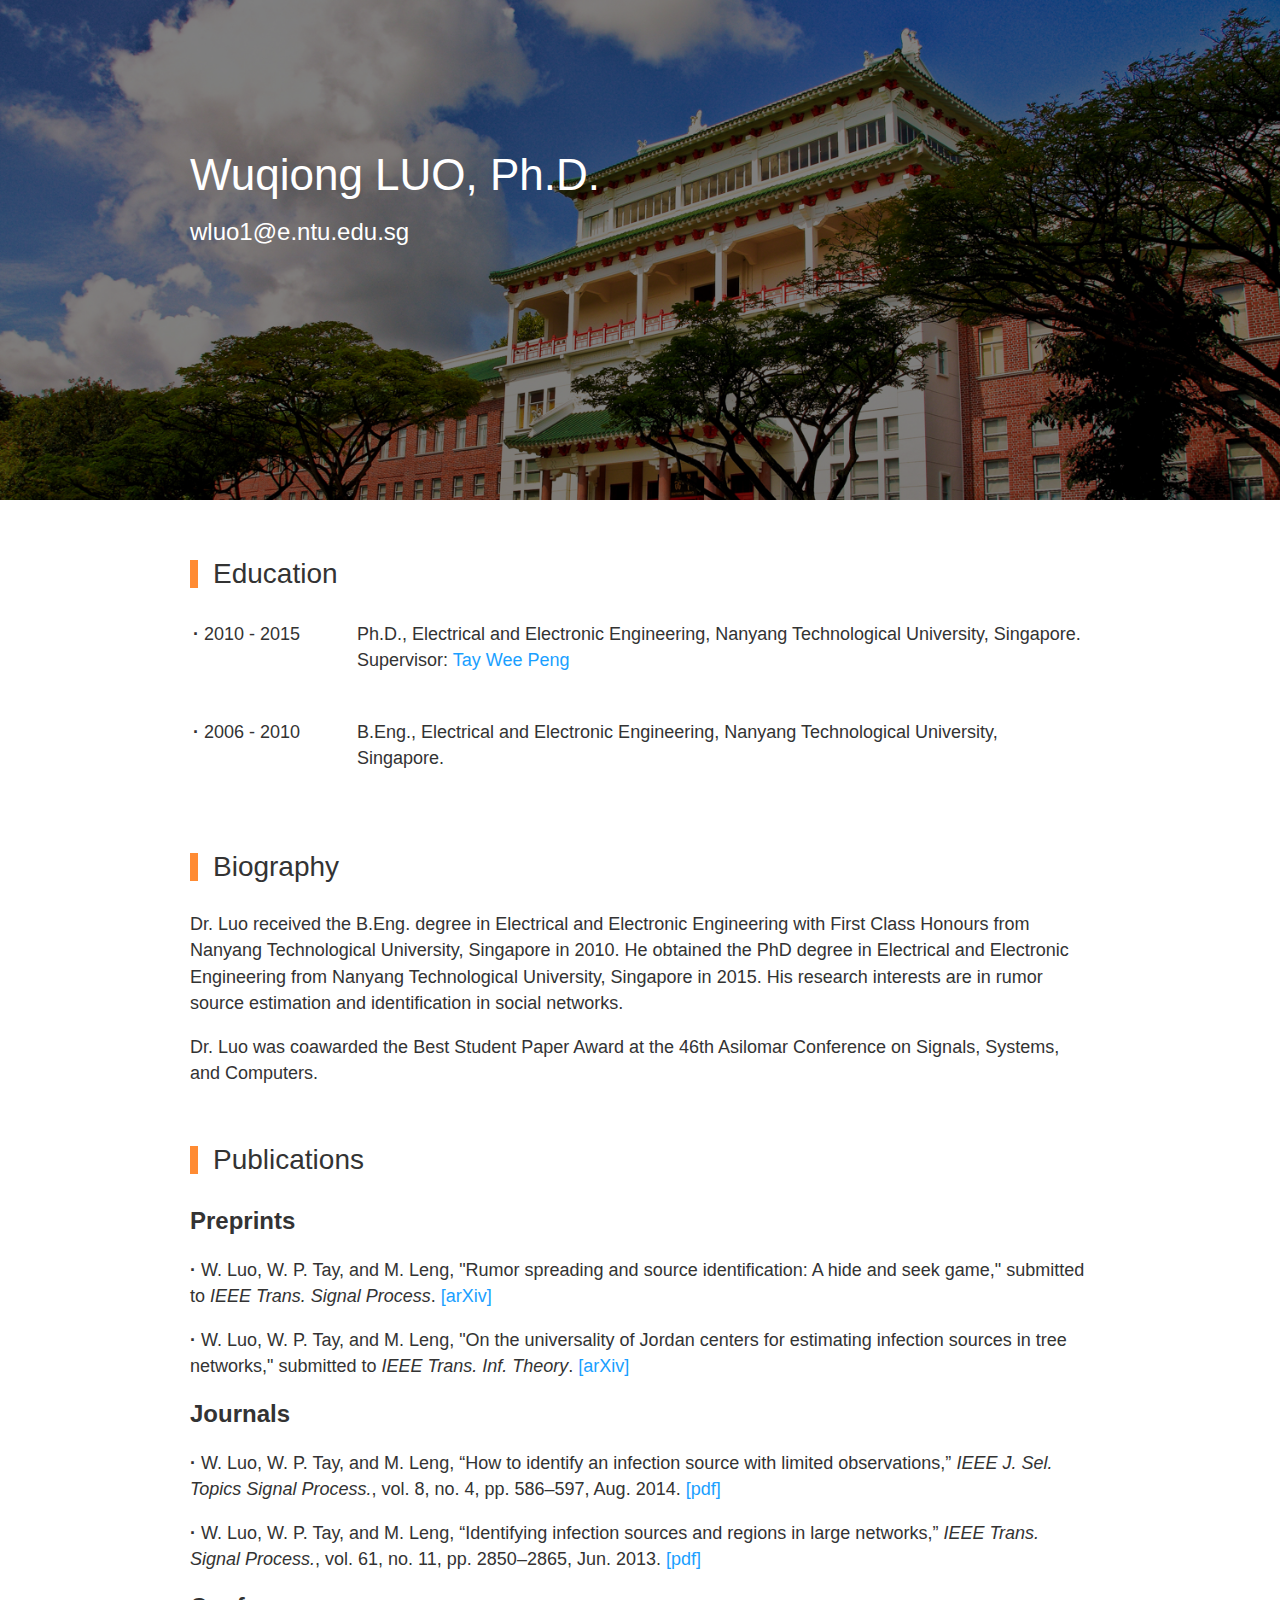
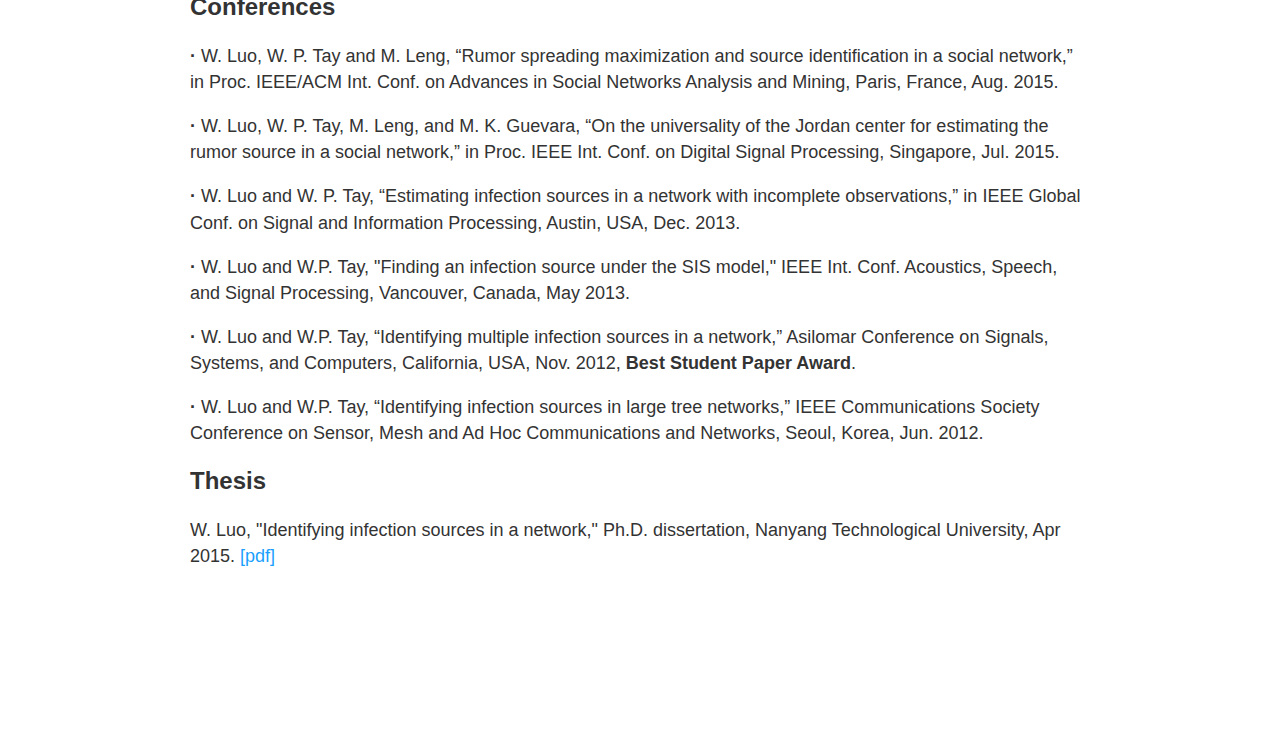
==== research.html @ cd0dbe5c "Init Commit" ====
<!DOCTYPE html>
<html>
<head>
  <meta charset="UTF-8"/>
  <meta name="description" content="Research | Luo Wuqiong">
  <meta name="keywords" content="Research, Luo Wuqiong, Luo, Wuqiong, NTU">
  <meta name="viewport" content="width=device-width, initial-scale=1.0">
  <title>Research | Luo Wuqiong</title>
  <link type="text/css" rel="stylesheet" href="_css/common.css">
  <link type="text/css" rel="stylesheet" href="_css/research.css">
</head>

<body>
<section id='header'>
  <div id="header_background">
    <img src="_images/NTU.jpg">
  </div>
  <div class="section_wrap">
    <div id="intro">
      Wuqiong LUO, Ph.D. <br/>
      <span class="email"><a href="mailto:wluo1@e.ntu.edu.sg">wluo1@e.ntu.edu.sg</a></span>
    </div>
  </div>
</section>

<section id="education" class="center_section">
  <div class="section_header">
    Education
  </div>
  <div class="section_content">
    <table id="education_table">
      <tr>
        <td class="first_td"><b>&middot</b> 2010 - 2015</td>
        <td>
          Ph.D., Electrical and Electronic Engineering, Nanyang Technological University, Singapore. <br/>
          Supervisor: <a href="http://www.ntu.edu.sg/home/wptay/TayWeePeng.html" target="_blank">Tay Wee Peng</a>
        </td>
      </tr>
      <tr>
        <td></td>
        <td></td>
      </tr>
      <tr>
        <td class="first_td"><b>&middot</b> 2006 - 2010</td>
        <td>B.Eng., Electrical and Electronic Engineering, Nanyang Technological University, Singapore.</td>
      </tr>
    </table>
  </div>
</section><!--education-->

<section id="biography" class="center_section">
  <div class="section_header">
    Biography
  </div>
  <div class="section_content">
    <p>Dr. Luo received the B.Eng. degree in Electrical and Electronic Engineering with First Class Honours from Nanyang Technological University, Singapore in 2010. He obtained the PhD degree in Electrical and Electronic Engineering from Nanyang Technological University, Singapore in 2015. His research interests are in rumor source estimation and identification in social networks.

    <p>Dr. Luo was coawarded the Best Student Paper Award at the 46th Asilomar Conference on Signals, Systems, and Computers.</p>
  </div>
</section><!--biography-->

<section id="publications" class="center_section">
  <div class="section_header">
    Publications
  </div>

  <div class="section_subheader">
    Preprints
  </div>

  <p> <b>&middot</b>
    W. Luo, W. P. Tay, and M. Leng, "Rumor spreading and source identification: A hide and seek game," submitted to <i>IEEE Trans. Signal Process</i>. <a href="http://arxiv.org/abs/1504.04796" target="_blank">[arXiv]</a>
  </p>

  <p> <b>&middot</b>
  W. Luo, W. P. Tay, and M. Leng, "On the universality of Jordan centers for estimating infection sources in tree networks," submitted to <i>IEEE Trans. Inf. Theory</i>. <a href="http://arxiv.org/abs/1411.2370" target="_blank">[arXiv]</a>
  </p>

  <div class="section_subheader">
    Journals
  </div>

  <p> <b>&middot</b>
    W. Luo, W. P. Tay, and M. Leng, “How to identify an infection source with limited observations,” <i>IEEE J. Sel. Topics Signal Process.</i>, vol. 8, no. 4, pp. 586–597, Aug. 2014. <a href="http://arxiv.org/pdf/1309.4161v2.pdf" target="_blank">[pdf]</a>
  </p>

  <p> <b>&middot</b>
    W. Luo, W. P. Tay, and M. Leng, “Identifying infection sources and regions in large networks,” <i>IEEE Trans. Signal Process.</i>, vol. 61, no. 11, pp. 2850–2865, Jun. 2013. <a href="http://arxiv.org/pdf/1204.0354v2.pdf" target="_blank">[pdf]</a>
  </p>

  <div class="section_subheader">
    Conferences
  </div>

  <p> <b>&middot</b>
    W. Luo, W. P. Tay and M. Leng, “Rumor spreading maximization and source identification in a social network,” in Proc. IEEE/ACM Int. Conf. on Advances in Social Networks Analysis and Mining, Paris, France, Aug. 2015.
  </p>

  <p> <b>&middot</b>
    W. Luo, W. P. Tay, M. Leng, and M. K. Guevara, “On the universality of the Jordan center for estimating the rumor source in a social network,” in Proc. IEEE Int. Conf. on Digital Signal Processing, Singapore, Jul. 2015.
  </p>

  <p> <b>&middot</b>
    W. Luo and W. P. Tay, “Estimating infection sources in a network with incomplete observations,” in IEEE Global Conf. on Signal and Information Processing, Austin, USA, Dec. 2013.
  </p>

  <p> <b>&middot</b>
    W. Luo and W.P. Tay, "Finding an infection source under the SIS model," IEEE Int. Conf. Acoustics, Speech, and Signal Processing, Vancouver, Canada, May 2013.
  </p>

  <p> <b>&middot</b>
    W. Luo and W.P. Tay, “Identifying multiple infection sources in a network,” Asilomar Conference on Signals, Systems, and Computers, California, USA, Nov. 2012, <b>Best Student Paper Award</b>.
  </p>

  <p> <b>&middot</b>
    W. Luo and W.P. Tay, “Identifying infection sources in large tree networks,” IEEE Communications Society Conference on Sensor, Mesh and Ad Hoc Communications and Networks, Seoul, Korea, Jun. 2012.
  </p>

  <div class="section_subheader">
    Thesis
  </div>

  <p>
    W. Luo, "Identifying infection sources in a network," Ph.D. dissertation, Nanyang Technological University, Apr 2015. <a href="_documents/thesis/Identifying_Infection_Sources_in_a_Network.pdf" target="_blank">[pdf]</a>
  </p>


</section><!--publications-->

<script type="text/javascript" src="_js/library/jquery-1.8.2.min.js"></script>
<script type="text/javascript" src="_js/library/jquery-ui-1.10.0.custom.min.js"></script>
<script type='text/javascript' src="_js/utility/back_to_top.js"></script>
<link type="text/css" rel="stylesheet" href="_js/utility/back_to_top.css">
</body>
</html>
---- _css/common.css ----
@charset "UTF-8";
/*------------------------------------ icons ------------------------------------*/
@font-face {
    font-family: 'icomoon';
    src: url('../_fonts/icomoon.svg?version=1.2') format('svg'), url('../_fonts/icomoon.woff?version=1.2') format('woff'), url('../_fonts/icomoon.eot?version=1.2') format('embedded-opentype'), url('../_fonts/icomoon.ttf?version=1.2') format('truetype');
    font-weight: normal;
    font-style: normal;
}

[class*="icon-"] {
    font-family: 'icomoon';
    font-style: normal;
    speak: none;
}

.icon-arrow-up:before {
    content: "\e600";
}




/*------------------------------------ font styles ------------------------------------*/
body {
    font-family: "proxima-nova", "Helvetica Neue", Helvetica, Arial, sans-serif;
    font-size: 18px;
    height: auto;
}

html, body, div, div a, a, nav, section, article, header, aside{
    padding:0;
    margin:0;
    border:0;
    list-style:none;
    text-decoration: none;
}

::selection {
    background-color: #1A9FFF;
    color: #fff;
}

a {
    color: #1A9FFF;
    text-decoration: none;
}

a:hover{
    text-decoration: underline;
}

body{
    padding-bottom: 150px;
}
.clear_both{
    clear: both;
}
---- _css/research.css ----
@charset "UTF-8";



section#header{
    height: 500px;
    overflow: hidden;
    position: relative;
    background-color:rgba(0,0,0,0.5);
}

#header_background{
    position: absolute;
    left: 0;
    right: 0;
    top: 0;
    bottom: 0;
    overflow: hidden;
    z-index: -1;
}
#header_background img{
    width: 100%;
    max-width: 100%;
    height: auto;
}


.section_wrap{
    width: 90%;
    max-width: 900px;
    margin: 0 auto;
}

#intro{
    padding-top: 150px;
    font-size: 44px;
    color: #ffffff;
}
.email{
    font-size: 24px;
    font-weight: lighter;
    padding-top: 15px;
}
.email a{
    color: #ffffff;
}
.center_section{
    width: 90%;
    max-width: 900px;
    margin: 30px auto 30px auto;
    color: #333333;
    line-height: 1.45;
}

.section_header{
    font-size: 28px;
    line-height: 1;
    padding-left: 15px;
    border-left: 8px solid hsl(26,100%,60%);
    margin-top: 60px;
    margin-bottom: 30px;
}

#education_table td{
    padding-bottom: 20px;
    vertical-align: top;
}

.first_td{
    width: 160px;
}

.section_subheader{
    font-size: 24px;
    font-weight: bold;
}

@media only screen and (min-width: 671px) and (max-width: 840px) {
    section#header{
        height: 400px;
    }

    #intro{
        padding-top: 100px;
        font-size: 40px;
    }
    .email{
        font-size: 22px;
        padding-top: 15px;
    }
}

@media only screen and (max-width: 670px) {
    section#header{
        height: 200px;
    }

    #intro{
        padding-top: 50px;
        font-size: 22px;
    }
    .email{
        font-size: 16px;
        padding-top: 15px;
    }
}
---- _js/utility/back_to_top.css ----
@charset "UTF-8";

#back_to_top{
    width: 70px;
    height: 70px;
    background-color: rgba(0,0,0,0.45);
    position: fixed;
    right: 30px;
    bottom: 50px;
    z-index: 10;
    text-align: center;
    color: #ffffff;
    cursor: pointer;
    border-radius: 5px;
    display: none;
}
#back_to_top:hover{
    background-color: rgba(0,0,0,0.6);
}
#back_to_top_inner{
    position: relative;
    width: 100%;
    height: 100%;
}
#back_to_top_inner span{
    width: 100%;
    position: absolute;
    bottom: 8px;
    left: 0;
    font-size:14px;
}
#back_to_top .icon-arrow-up:before{
    color: #ffffff;
    font-size: 30px;
    padding-top: 8px;
    position: absolute;
    left: 20px;
}

@media only screen and (max-width: 768px){
    #back_to_top{
        visibility: hidden;
    }
}
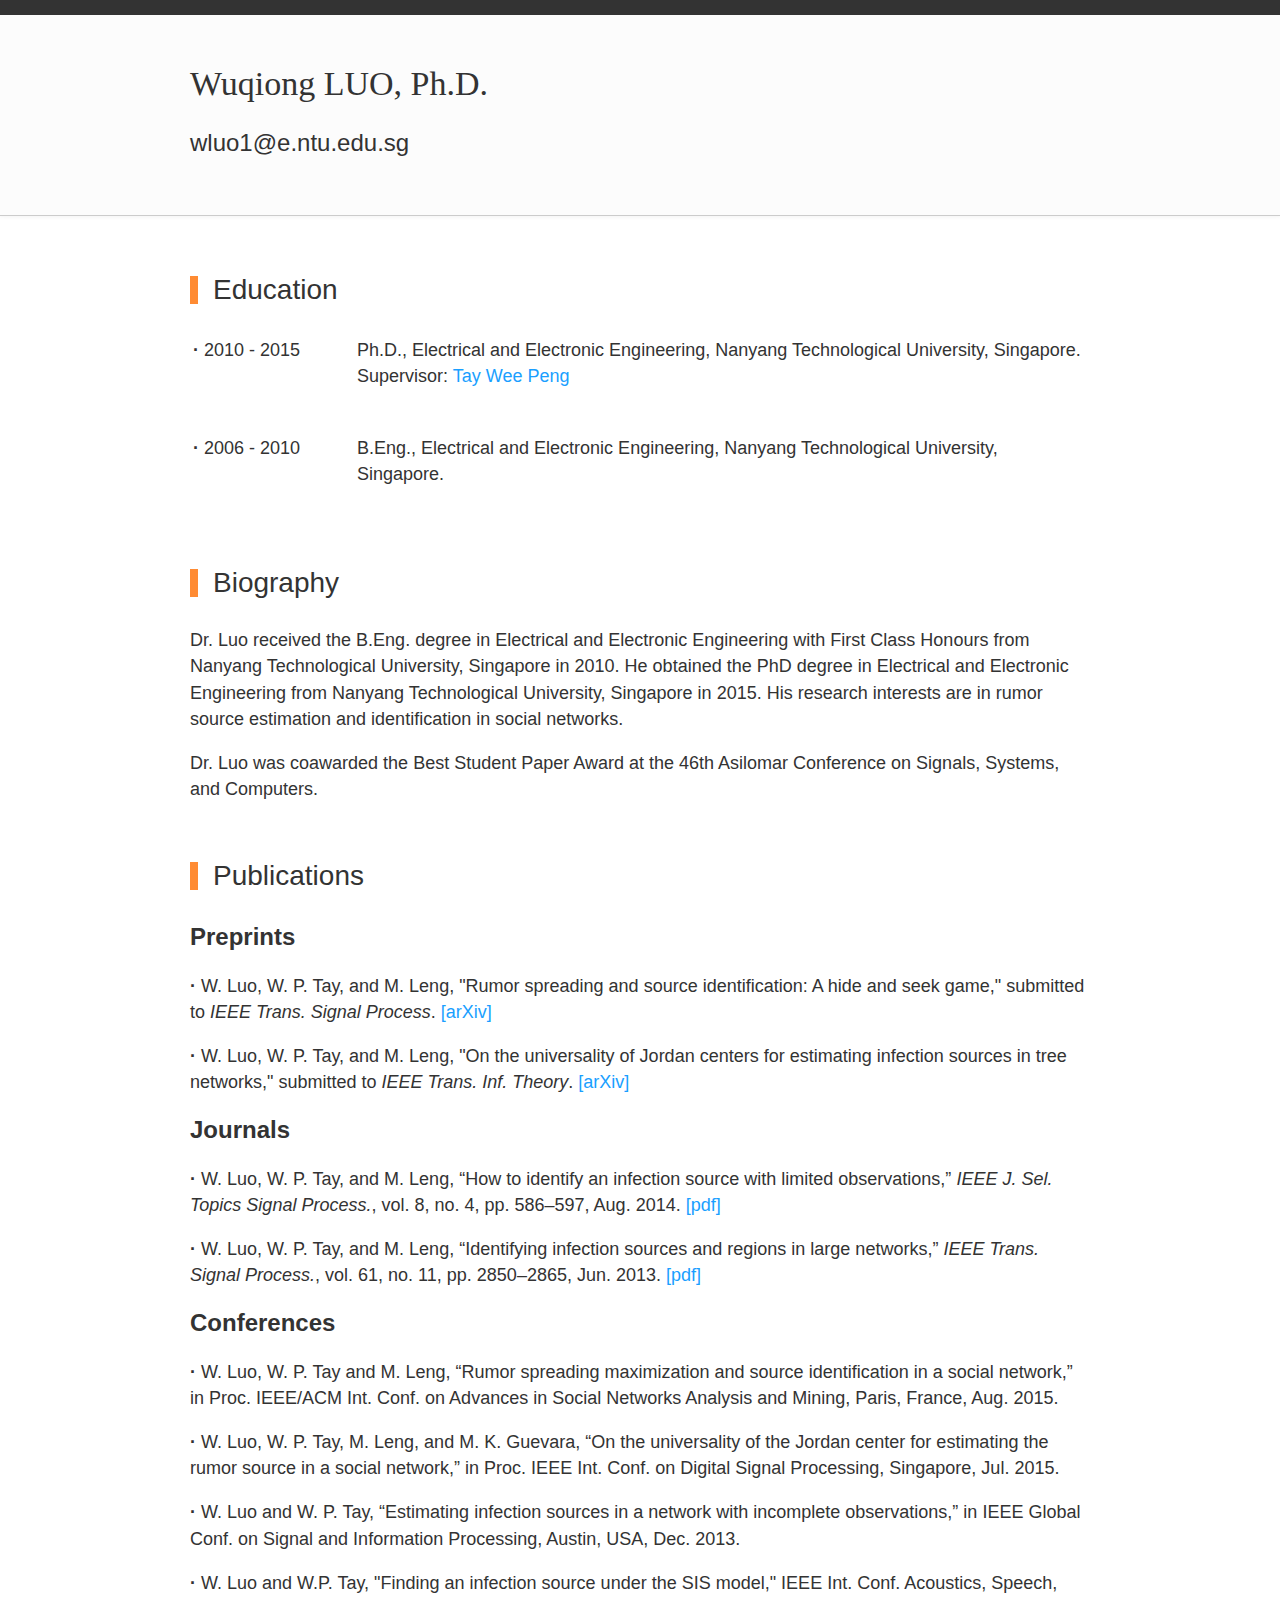
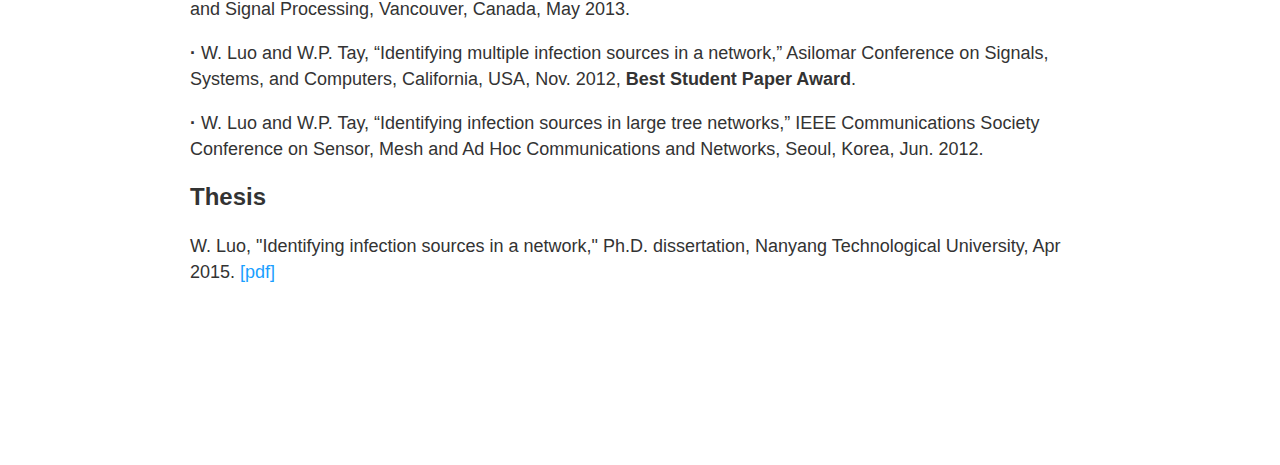
==== commit a5aeb43e: "Mod - header redesign" ====
--- a/research.html
+++ b/research.html
@@ -11,13 +11,12 @@
 </head>
 
 <body>
+<section id="top_nav">
+</section>
 <section id='header'>
-  <div id="header_background">
-    <img src="_images/NTU.jpg">
-  </div>
-  <div class="section_wrap">
+  <div id="intro_wrap">
     <div id="intro">
-      Wuqiong LUO, Ph.D. <br/>
+      <span class="name">Wuqiong LUO, Ph.D.</span> <br/>
       <span class="email"><a href="mailto:wluo1@e.ntu.edu.sg">wluo1@e.ntu.edu.sg</a></span>
     </div>
   </div>
--- a/_css/research.css
+++ b/_css/research.css
@@ -1,48 +1,48 @@
 @charset "UTF-8";
 
 
+#top_nav{
+    position: relative;
+    width: 100%;
+    height: 15px;
+    background-color: #333333;
+    z-index: 2;
+}
 
 section#header{
-    height: 500px;
-    overflow: hidden;
     position: relative;
-    background-color:rgba(0,0,0,0.5);
-}
-
-#header_background{
-    position: absolute;
-    left: 0;
-    right: 0;
-    top: 0;
-    bottom: 0;
-    overflow: hidden;
-    z-index: -1;
-}
-#header_background img{
-    width: 100%;
-    max-width: 100%;
-    height: auto;
+    height: 200px;
+    border-bottom: 1px solid #cccccc;
+    box-shadow: 0 -1px 5px 1px #eeeeee;
+    background-color: rgba(252,252,252,0.9);
+    z-index: 1;
 }
 
 
-.section_wrap{
+#intro_wrap{
     width: 90%;
     max-width: 900px;
     margin: 0 auto;
 }
 
 #intro{
-    padding-top: 150px;
-    font-size: 44px;
-    color: #ffffff;
+    padding-top: 50px;
+    color: #333333;
+}
+.name{
+    font-size: 34px;
+    font-family: "ff-tisa-web-pro", Georgia, Cambria, "Times New Roman", Times, serif;
 }
 .email{
     font-size: 24px;
     font-weight: lighter;
-    padding-top: 15px;
+    line-height: 80px;
 }
 .email a{
-    color: #ffffff;
+    color: #333333;
+}
+.email a:hover{
+    color: #1A9FFF;
 }
 .center_section{
     width: 90%;
@@ -75,32 +75,3 @@
     font-weight: bold;
 }
 
-@media only screen and (min-width: 671px) and (max-width: 840px) {
-    section#header{
-        height: 400px;
-    }
-
-    #intro{
-        padding-top: 100px;
-        font-size: 40px;
-    }
-    .email{
-        font-size: 22px;
-        padding-top: 15px;
-    }
-}
-
-@media only screen and (max-width: 670px) {
-    section#header{
-        height: 200px;
-    }
-
-    #intro{
-        padding-top: 50px;
-        font-size: 22px;
-    }
-    .email{
-        font-size: 16px;
-        padding-top: 15px;
-    }
-}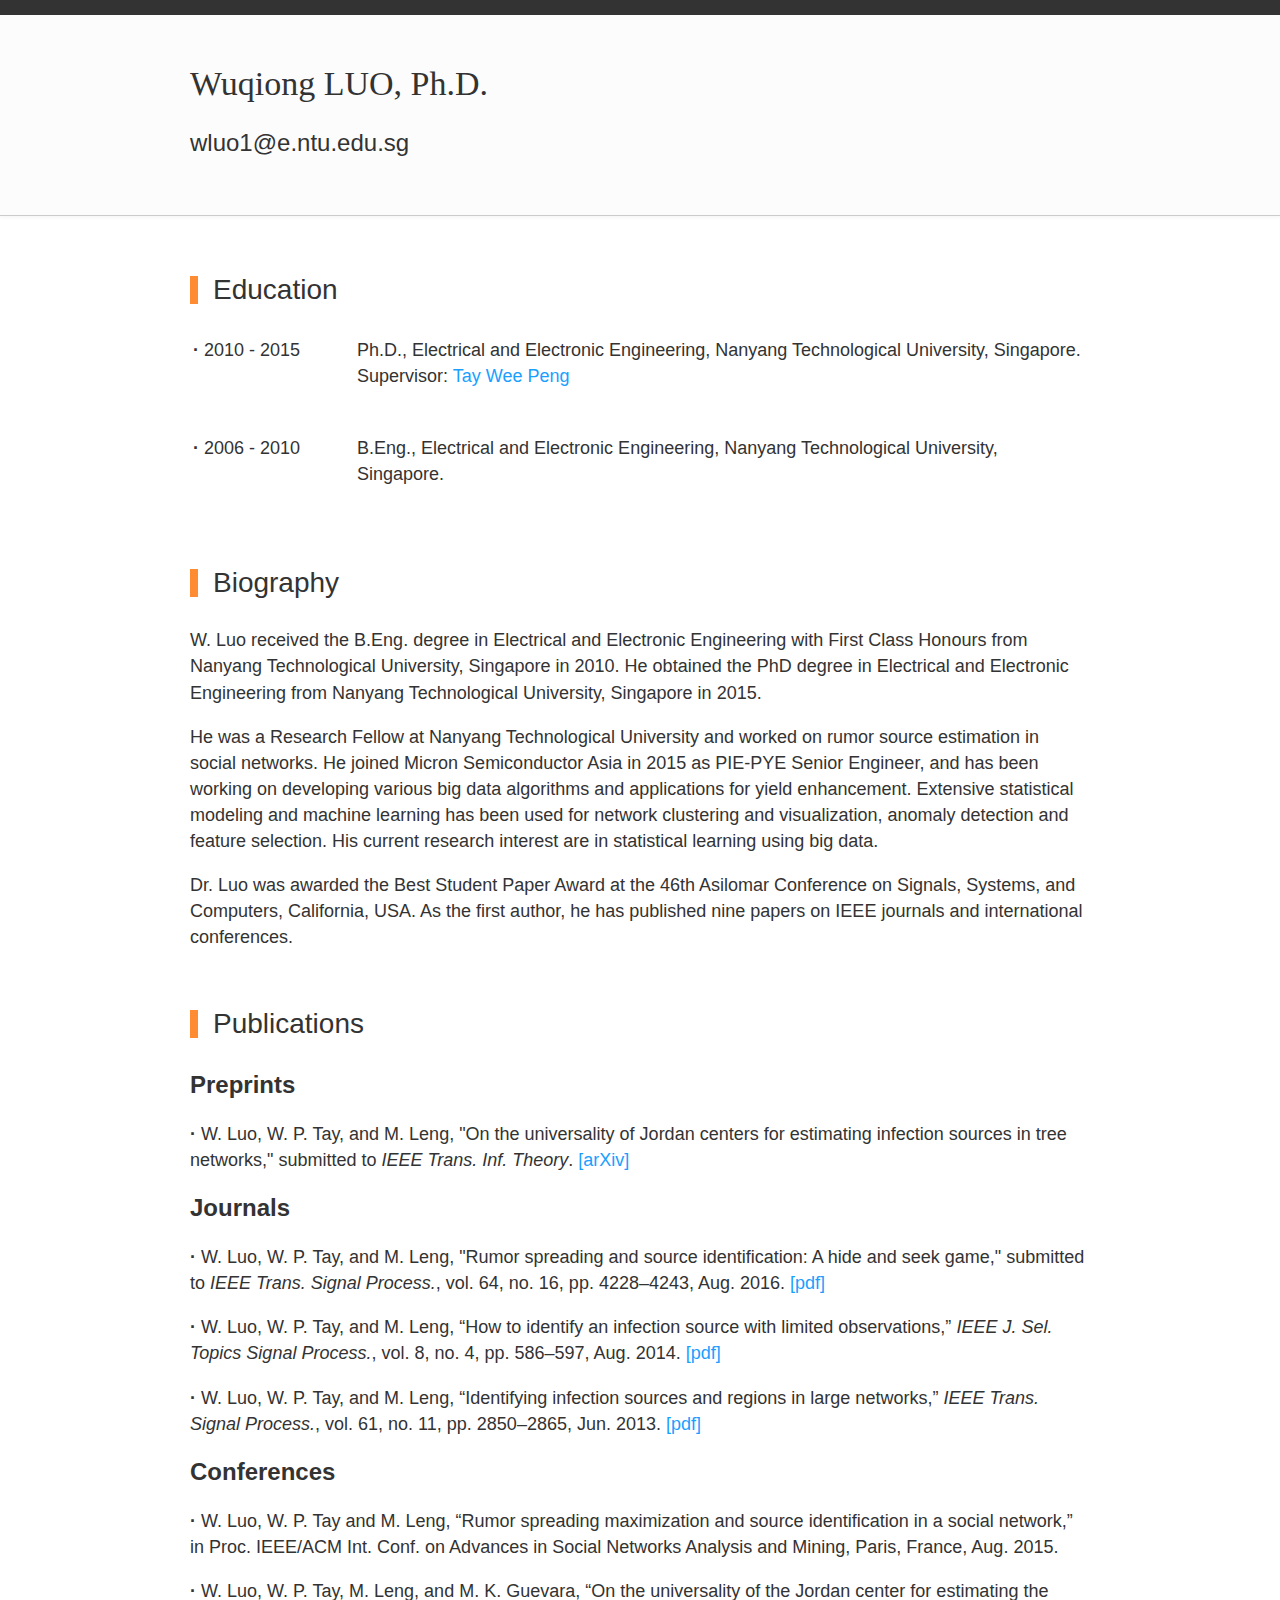
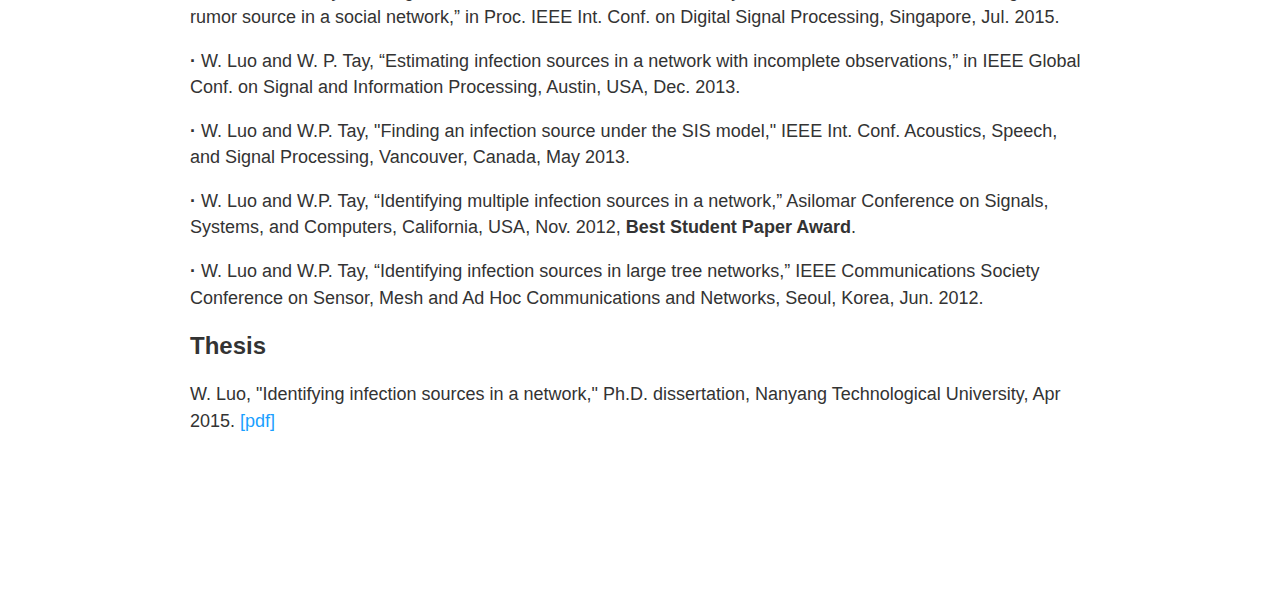
==== commit dcc973ca: "Mod - update publication anb bio" ====
--- a/research.html
+++ b/research.html
@@ -1,134 +1,137 @@
 <!DOCTYPE html>
 <html>
 <head>
-  <meta charset="UTF-8"/>
-  <meta name="description" content="Research | Luo Wuqiong">
-  <meta name="keywords" content="Research, Luo Wuqiong, Luo, Wuqiong, NTU">
-  <meta name="viewport" content="width=device-width, initial-scale=1.0">
-  <title>Research | Luo Wuqiong</title>
-  <link type="text/css" rel="stylesheet" href="_css/common.css">
-  <link type="text/css" rel="stylesheet" href="_css/research.css">
+    <meta charset="UTF-8"/>
+    <meta name="description" content="Research | Luo Wuqiong">
+    <meta name="keywords" content="Research, Luo Wuqiong, Luo, Wuqiong, NTU">
+    <meta name="viewport" content="width=device-width, initial-scale=1.0">
+    <title>Research | Luo Wuqiong</title>
+    <link type="text/css" rel="stylesheet" href="css/common.css">
+    <link type="text/css" rel="stylesheet" href="css/research.css">
 </head>
 
 <body>
 <section id="top_nav">
 </section>
 <section id='header'>
-  <div id="intro_wrap">
-    <div id="intro">
-      <span class="name">Wuqiong LUO, Ph.D.</span> <br/>
-      <span class="email"><a href="mailto:wluo1@e.ntu.edu.sg">wluo1@e.ntu.edu.sg</a></span>
+    <div id="intro_wrap">
+        <div id="intro">
+            <span class="name">Wuqiong LUO, Ph.D.</span> <br/>
+            <span class="email"><a href="mailto:wluo1@e.ntu.edu.sg">wluo1@e.ntu.edu.sg</a></span>
+        </div>
     </div>
-  </div>
 </section>
 
 <section id="education" class="center_section">
-  <div class="section_header">
-    Education
-  </div>
-  <div class="section_content">
-    <table id="education_table">
-      <tr>
-        <td class="first_td"><b>&middot</b> 2010 - 2015</td>
-        <td>
-          Ph.D., Electrical and Electronic Engineering, Nanyang Technological University, Singapore. <br/>
-          Supervisor: <a href="http://www.ntu.edu.sg/home/wptay/TayWeePeng.html" target="_blank">Tay Wee Peng</a>
-        </td>
-      </tr>
-      <tr>
-        <td></td>
-        <td></td>
-      </tr>
-      <tr>
-        <td class="first_td"><b>&middot</b> 2006 - 2010</td>
-        <td>B.Eng., Electrical and Electronic Engineering, Nanyang Technological University, Singapore.</td>
-      </tr>
-    </table>
-  </div>
+    <div class="section_header">
+        Education
+    </div>
+    <div class="section_content">
+        <table id="education_table">
+            <tr>
+                <td class="first_td"><b>&middot</b> 2010 - 2015</td>
+                <td>
+                    Ph.D., Electrical and Electronic Engineering, Nanyang Technological University, Singapore. <br/>
+                    Supervisor: <a href="http://www.ntu.edu.sg/home/wptay/TayWeePeng.html" target="_blank">Tay Wee Peng</a>
+                </td>
+            </tr>
+            <tr>
+                <td></td>
+                <td></td>
+            </tr>
+            <tr>
+                <td class="first_td"><b>&middot</b> 2006 - 2010</td>
+                <td>B.Eng., Electrical and Electronic Engineering, Nanyang Technological University, Singapore.</td>
+            </tr>
+        </table>
+    </div>
 </section><!--education-->
 
 <section id="biography" class="center_section">
-  <div class="section_header">
-    Biography
-  </div>
-  <div class="section_content">
-    <p>Dr. Luo received the B.Eng. degree in Electrical and Electronic Engineering with First Class Honours from Nanyang Technological University, Singapore in 2010. He obtained the PhD degree in Electrical and Electronic Engineering from Nanyang Technological University, Singapore in 2015. His research interests are in rumor source estimation and identification in social networks.
+    <div class="section_header">
+        Biography
+    </div>
+    <div class="section_content">
+        <p>W. Luo received the B.Eng. degree in Electrical and Electronic Engineering with First Class Honours from Nanyang Technological University, Singapore in 2010. He obtained the PhD degree in Electrical and Electronic Engineering from Nanyang Technological University, Singapore in 2015.</p>
 
-    <p>Dr. Luo was coawarded the Best Student Paper Award at the 46th Asilomar Conference on Signals, Systems, and Computers.</p>
-  </div>
+        <p>He was a Research Fellow at Nanyang Technological University and worked on rumor source estimation in social
+            networks. He joined Micron Semiconductor Asia in 2015 as PIE-PYE Senior Engineer, and has been working on developing various big data algorithms and applications for yield enhancement. Extensive statistical modeling and machine learning has been used for network clustering and visualization, anomaly detection and feature selection. His current research interest are in statistical learning using big data.</p>
+
+        <p>Dr. Luo was awarded the Best Student Paper Award at the 46th Asilomar Conference on Signals, Systems, and Computers, California, USA. As the first author, he has published nine papers on IEEE journals and international conferences.</p>
+    </div>
 </section><!--biography-->
 
 <section id="publications" class="center_section">
-  <div class="section_header">
-    Publications
-  </div>
+    <div class="section_header">
+        Publications
+    </div>
 
-  <div class="section_subheader">
-    Preprints
-  </div>
+    <div class="section_subheader">
+        Preprints
+    </div>
 
-  <p> <b>&middot</b>
-    W. Luo, W. P. Tay, and M. Leng, "Rumor spreading and source identification: A hide and seek game," submitted to <i>IEEE Trans. Signal Process</i>. <a href="http://arxiv.org/abs/1504.04796" target="_blank">[arXiv]</a>
-  </p>
+    <p> <b>&middot</b>
+        W. Luo, W. P. Tay, and M. Leng, "On the universality of Jordan centers for estimating infection sources in tree networks," submitted to <i>IEEE Trans. Inf. Theory</i>. <a href="http://arxiv.org/abs/1411.2370" target="_blank">[arXiv]</a>
+    </p>
 
-  <p> <b>&middot</b>
-  W. Luo, W. P. Tay, and M. Leng, "On the universality of Jordan centers for estimating infection sources in tree networks," submitted to <i>IEEE Trans. Inf. Theory</i>. <a href="http://arxiv.org/abs/1411.2370" target="_blank">[arXiv]</a>
-  </p>
+    <div class="section_subheader">
+        Journals
+    </div>
 
-  <div class="section_subheader">
-    Journals
-  </div>
+    <p> <b>&middot</b>
+        W. Luo, W. P. Tay, and M. Leng, "Rumor spreading and source identification: A hide and seek game," submitted to <i>IEEE Trans. Signal Process.</i>, vol. 64, no. 16, pp. 4228–4243, Aug. 2016. <a href="https://arxiv.org/pdf/1504.04796v2" target="_blank">[pdf]</a>
+    </p>
 
-  <p> <b>&middot</b>
-    W. Luo, W. P. Tay, and M. Leng, “How to identify an infection source with limited observations,” <i>IEEE J. Sel. Topics Signal Process.</i>, vol. 8, no. 4, pp. 586–597, Aug. 2014. <a href="http://arxiv.org/pdf/1309.4161v2.pdf" target="_blank">[pdf]</a>
-  </p>
+    <p> <b>&middot</b>
+        W. Luo, W. P. Tay, and M. Leng, “How to identify an infection source with limited observations,” <i>IEEE J. Sel. Topics Signal Process.</i>, vol. 8, no. 4, pp. 586–597, Aug. 2014. <a href="https://arxiv.org/pdf/1309.4161v2" target="_blank">[pdf]</a>
+    </p>
 
-  <p> <b>&middot</b>
-    W. Luo, W. P. Tay, and M. Leng, “Identifying infection sources and regions in large networks,” <i>IEEE Trans. Signal Process.</i>, vol. 61, no. 11, pp. 2850–2865, Jun. 2013. <a href="http://arxiv.org/pdf/1204.0354v2.pdf" target="_blank">[pdf]</a>
-  </p>
+    <p> <b>&middot</b>
+        W. Luo, W. P. Tay, and M. Leng, “Identifying infection sources and regions in large networks,” <i>IEEE Trans. Signal Process.</i>, vol. 61, no. 11, pp. 2850–2865, Jun. 2013. <a href="https://arxiv.org/pdf/1204.0354v2" target="_blank">[pdf]</a>
+    </p>
 
-  <div class="section_subheader">
-    Conferences
-  </div>
+    <div class="section_subheader">
+        Conferences
+    </div>
 
-  <p> <b>&middot</b>
-    W. Luo, W. P. Tay and M. Leng, “Rumor spreading maximization and source identification in a social network,” in Proc. IEEE/ACM Int. Conf. on Advances in Social Networks Analysis and Mining, Paris, France, Aug. 2015.
-  </p>
+    <p> <b>&middot</b>
+        W. Luo, W. P. Tay and M. Leng, “Rumor spreading maximization and source identification in a social network,” in Proc. IEEE/ACM Int. Conf. on Advances in Social Networks Analysis and Mining, Paris, France, Aug. 2015.
+    </p>
 
-  <p> <b>&middot</b>
-    W. Luo, W. P. Tay, M. Leng, and M. K. Guevara, “On the universality of the Jordan center for estimating the rumor source in a social network,” in Proc. IEEE Int. Conf. on Digital Signal Processing, Singapore, Jul. 2015.
-  </p>
+    <p> <b>&middot</b>
+        W. Luo, W. P. Tay, M. Leng, and M. K. Guevara, “On the universality of the Jordan center for estimating the rumor source in a social network,” in Proc. IEEE Int. Conf. on Digital Signal Processing, Singapore, Jul. 2015.
+    </p>
 
-  <p> <b>&middot</b>
-    W. Luo and W. P. Tay, “Estimating infection sources in a network with incomplete observations,” in IEEE Global Conf. on Signal and Information Processing, Austin, USA, Dec. 2013.
-  </p>
+    <p> <b>&middot</b>
+        W. Luo and W. P. Tay, “Estimating infection sources in a network with incomplete observations,” in IEEE Global Conf. on Signal and Information Processing, Austin, USA, Dec. 2013.
+    </p>
 
-  <p> <b>&middot</b>
-    W. Luo and W.P. Tay, "Finding an infection source under the SIS model," IEEE Int. Conf. Acoustics, Speech, and Signal Processing, Vancouver, Canada, May 2013.
-  </p>
+    <p> <b>&middot</b>
+        W. Luo and W.P. Tay, "Finding an infection source under the SIS model," IEEE Int. Conf. Acoustics, Speech, and Signal Processing, Vancouver, Canada, May 2013.
+    </p>
 
-  <p> <b>&middot</b>
-    W. Luo and W.P. Tay, “Identifying multiple infection sources in a network,” Asilomar Conference on Signals, Systems, and Computers, California, USA, Nov. 2012, <b>Best Student Paper Award</b>.
-  </p>
+    <p> <b>&middot</b>
+        W. Luo and W.P. Tay, “Identifying multiple infection sources in a network,” Asilomar Conference on Signals, Systems, and Computers, California, USA, Nov. 2012, <b>Best Student Paper Award</b>.
+    </p>
 
-  <p> <b>&middot</b>
-    W. Luo and W.P. Tay, “Identifying infection sources in large tree networks,” IEEE Communications Society Conference on Sensor, Mesh and Ad Hoc Communications and Networks, Seoul, Korea, Jun. 2012.
-  </p>
+    <p> <b>&middot</b>
+        W. Luo and W.P. Tay, “Identifying infection sources in large tree networks,” IEEE Communications Society Conference on Sensor, Mesh and Ad Hoc Communications and Networks, Seoul, Korea, Jun. 2012.
+    </p>
 
-  <div class="section_subheader">
-    Thesis
-  </div>
+    <div class="section_subheader">
+        Thesis
+    </div>
 
-  <p>
-    W. Luo, "Identifying infection sources in a network," Ph.D. dissertation, Nanyang Technological University, Apr 2015. <a href="_documents/thesis/Identifying_Infection_Sources_in_a_Network.pdf" target="_blank">[pdf]</a>
-  </p>
+    <p>
+        W. Luo, "Identifying infection sources in a network," Ph.D. dissertation, Nanyang Technological University, Apr 2015. <a href="documents/thesis/Identifying_Infection_Sources_in_a_Network.pdf" target="_blank">[pdf]</a>
+    </p>
 
 
 </section><!--publications-->
 
-<script type="text/javascript" src="_js/library/jquery-1.8.2.min.js"></script>
-<script type="text/javascript" src="_js/library/jquery-ui-1.10.0.custom.min.js"></script>
-<script type='text/javascript' src="_js/utility/back_to_top.js"></script>
-<link type="text/css" rel="stylesheet" href="_js/utility/back_to_top.css">
+<script type="text/javascript" src="js/library/jquery-1.8.2.min.js"></script>
+<script type='text/javascript' src="js/utility/back_to_top.js"></script>
+<link type="text/css" rel="stylesheet" href="js/utility/back_to_top.css">
+<script type="text/javascript" src="js/common.js"></script>
 </body>
 </html>--- a/css/common.css
+++ b/css/common.css
@@ -0,0 +1,106 @@
+@charset "UTF-8";
+/*------------------------------------ icons ------------------------------------*/
+@font-face {
+    font-family: 'icomoon';
+    src: url('../fonts/icomoon.svg?version=1.2') format('svg'), url('../fonts/icomoon.woff?version=1.2') format('woff'), url('../fonts/icomoon.eot?version=1.2') format('embedded-opentype'), url('../fonts/icomoon.ttf?version=1.2') format('truetype');
+    font-weight: normal;
+    font-style: normal;
+}
+
+[class*="icon-"] {
+    font-family: 'icomoon';
+    font-style: normal;
+    speak: none;
+}
+
+.icon-arrow-up:before {
+    content: "\e600";
+}
+
+
+
+
+/*------------------------------------ font styles ------------------------------------*/
+body {
+    font-family: "proxima-nova", "Helvetica Neue", Helvetica, Arial, sans-serif;
+    font-size: 18px;
+    height: auto;
+}
+
+html, body, div, div a, a, nav, section, article, header, aside{
+    padding:0;
+    margin:0;
+    border:0;
+    list-style:none;
+    text-decoration: none;
+}
+
+::selection {
+    background-color: #1A9FFF;
+    color: #fff;
+}
+
+a {
+    color: #1A9FFF;
+    text-decoration: none;
+}
+
+a:hover{
+    text-decoration: underline;
+}
+
+body{
+    padding-bottom: 150px;
+}
+.clear_both{
+    clear: both;
+}
+
+
+/*------------------------------------ top nav ------------------------------------*/
+
+
+#top_nav{
+    position: relative;
+    width: 100%;
+    height: 15px;
+    background-color: #333333;
+    z-index: 2;
+}
+
+/*------------------------------------ section header ------------------------------------*/
+section#header{
+    position: relative;
+    height: 200px;
+    border-bottom: 1px solid #cccccc;
+    box-shadow: 0 -1px 5px 1px #eeeeee;
+    background-color: rgba(252,252,252,0.9);
+    z-index: 1;
+}
+
+
+#intro_wrap{
+    width: 90%;
+    max-width: 900px;
+    margin: 0 auto;
+}
+
+#intro{
+    padding-top: 50px;
+    color: #333333;
+}
+.name{
+    font-size: 34px;
+    font-family: "ff-tisa-web-pro", Georgia, Cambria, "Times New Roman", Times, serif;
+}
+.email{
+    font-size: 24px;
+    font-weight: lighter;
+    line-height: 80px;
+}
+.email a{
+    color: #333333;
+}
+.email a:hover{
+    color: #1A9FFF;
+}--- a/css/research.css
+++ b/css/research.css
@@ -0,0 +1,33 @@
+@charset "UTF-8";
+
+.center_section{
+    width: 90%;
+    max-width: 900px;
+    margin: 30px auto 30px auto;
+    color: #333333;
+    line-height: 1.45;
+}
+
+.section_header{
+    font-size: 28px;
+    line-height: 1;
+    padding-left: 15px;
+    border-left: 8px solid hsl(26,100%,60%);
+    margin-top: 60px;
+    margin-bottom: 30px;
+}
+
+#education_table td{
+    padding-bottom: 20px;
+    vertical-align: top;
+}
+
+.first_td{
+    width: 160px;
+}
+
+.section_subheader{
+    font-size: 24px;
+    font-weight: bold;
+}
+
--- a/js/utility/back_to_top.css
+++ b/js/utility/back_to_top.css
@@ -0,0 +1,44 @@
+@charset "UTF-8";
+
+#back_to_top{
+    width: 70px;
+    height: 70px;
+    background-color: rgba(0,0,0,0.45);
+    position: fixed;
+    right: 30px;
+    bottom: 50px;
+    z-index: 10;
+    text-align: center;
+    color: #ffffff;
+    cursor: pointer;
+    border-radius: 5px;
+    display: none;
+}
+#back_to_top:hover{
+    background-color: rgba(0,0,0,0.6);
+}
+#back_to_top_inner{
+    position: relative;
+    width: 100%;
+    height: 100%;
+}
+#back_to_top_inner span{
+    width: 100%;
+    position: absolute;
+    bottom: 8px;
+    left: 0;
+    font-size:14px;
+}
+#back_to_top .icon-arrow-up:before{
+    color: #ffffff;
+    font-size: 30px;
+    padding-top: 8px;
+    position: absolute;
+    left: 20px;
+}
+
+@media only screen and (max-width: 768px){
+    #back_to_top{
+        visibility: hidden;
+    }
+}